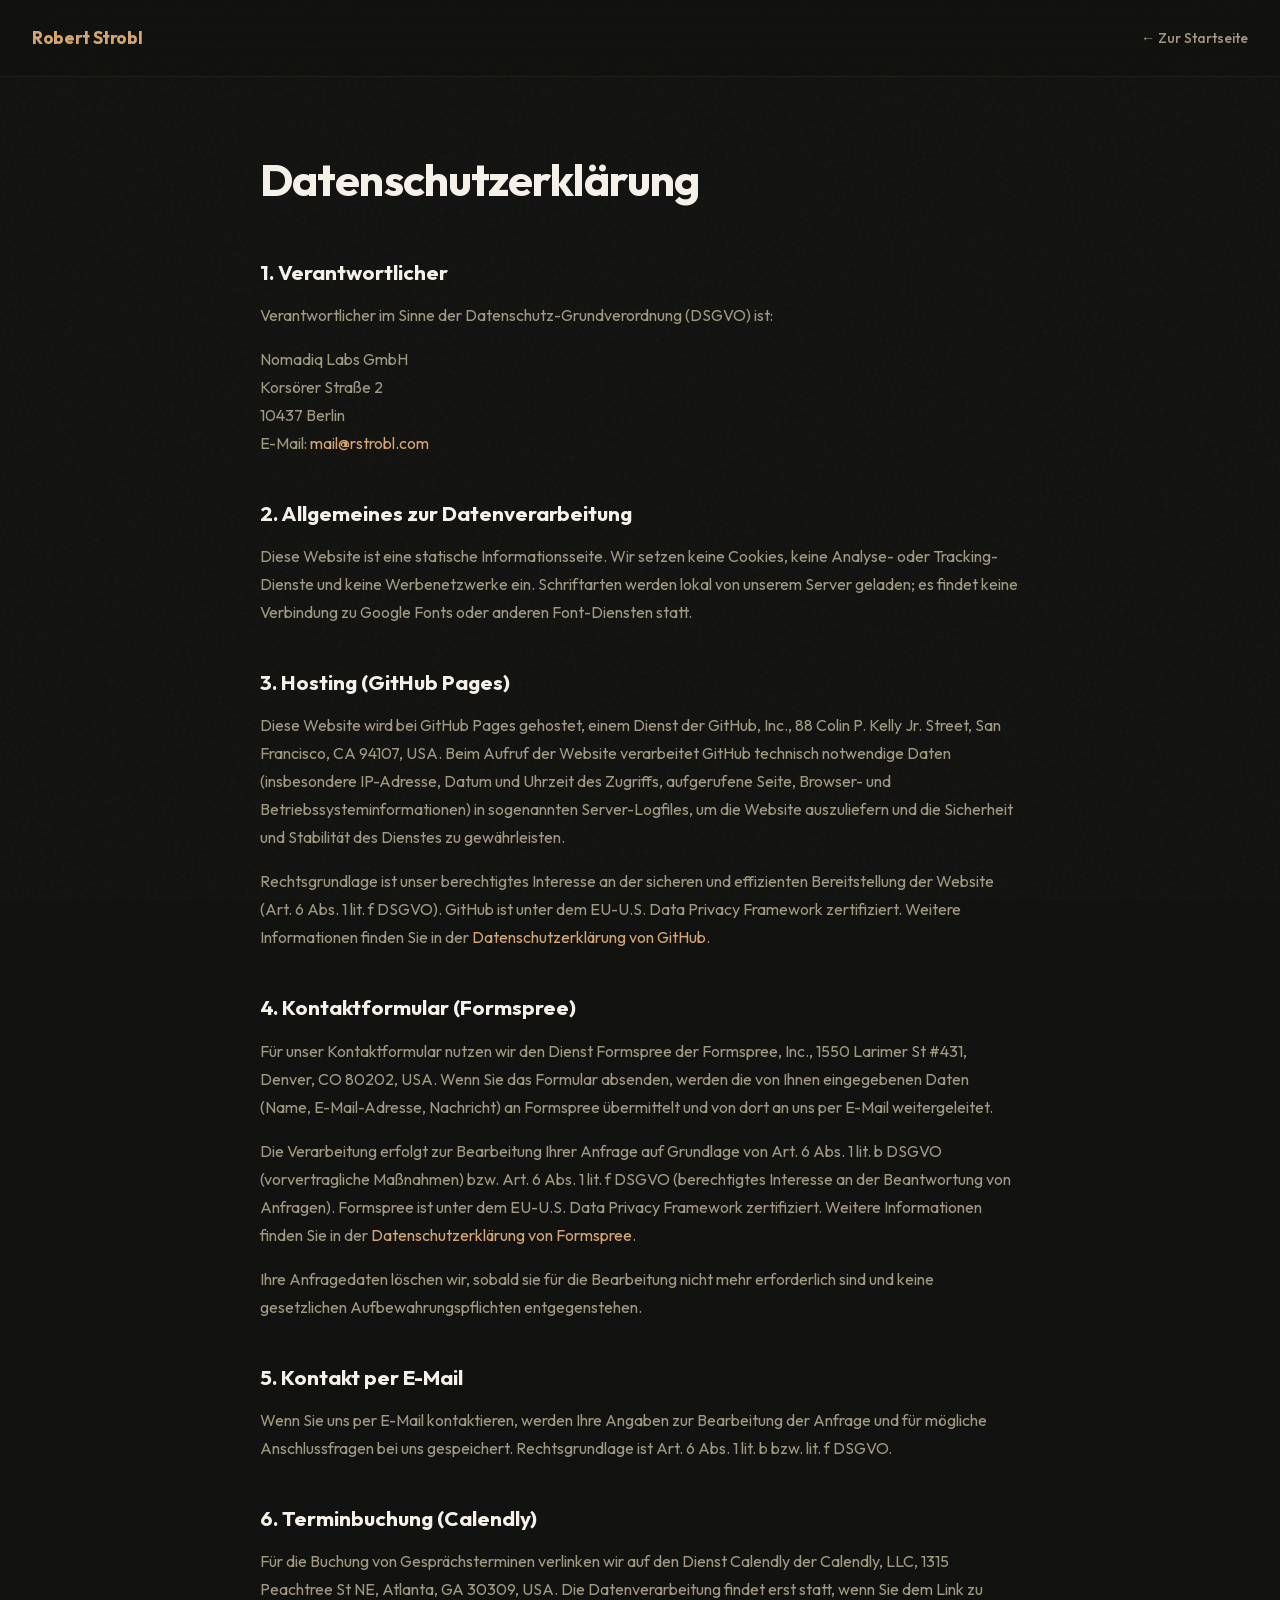
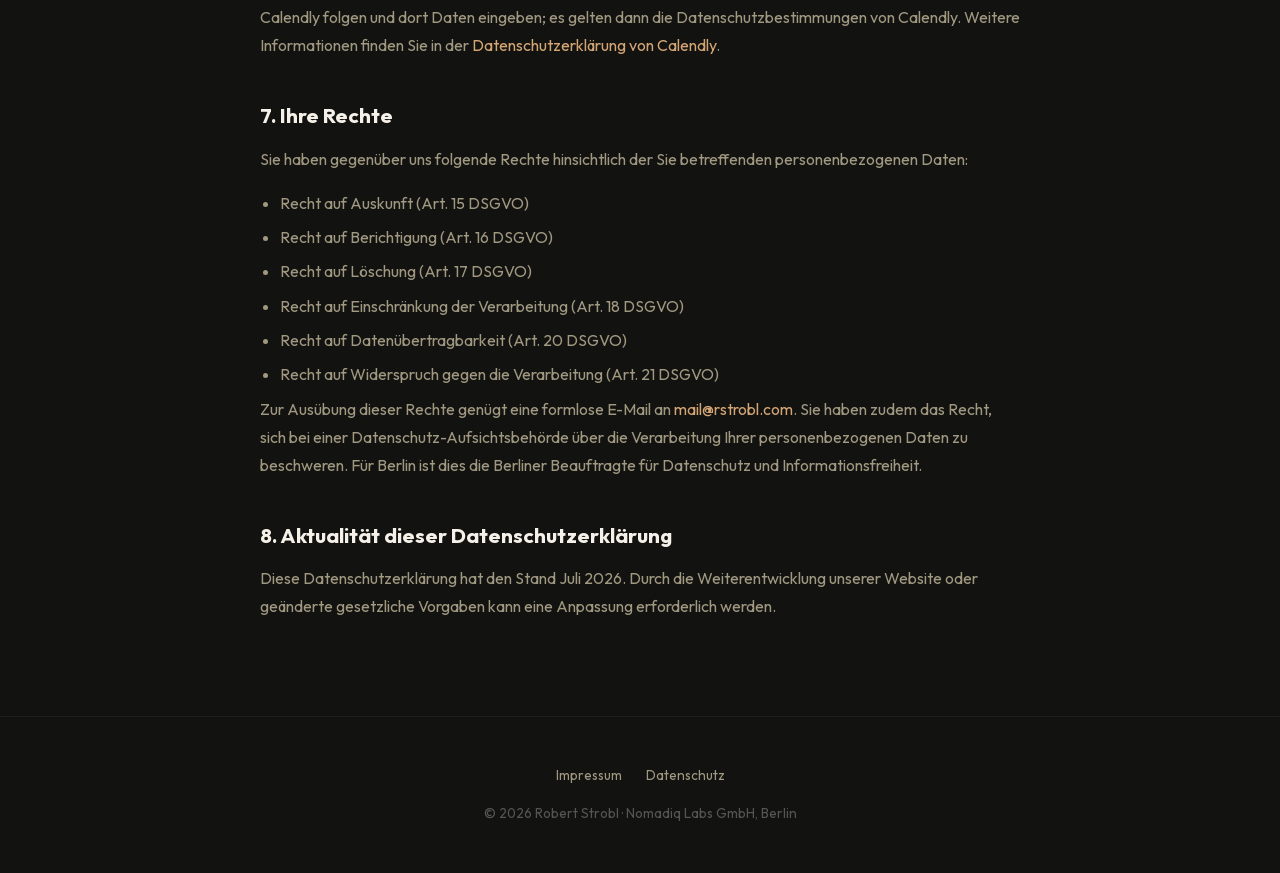
==== datenschutz/index.html @ 47e7f45d "Rebuild site: German-first, venture-building positioning, legal pages, SEO - German homepage at root" ====
<!DOCTYPE html>
<html lang="de">
<head>
<meta charset="UTF-8">
<meta name="viewport" content="width=device-width, initial-scale=1.0">
<title>Datenschutzerklärung — Robert Strobl</title>
<meta name="robots" content="noindex, follow">
<link rel="canonical" href="https://rstrobl.com/datenschutz/">
<link rel="icon" type="image/svg+xml" href="../favicon.svg">
<link rel="stylesheet" href="../style.css">
</head>
<body>

<nav>
  <div class="nav-name"><a href="../">Robert Strobl</a></div>
  <div class="nav-links">
    <a href="../">← Zur Startseite</a>
  </div>
</nav>

<section class="legal">
  <div class="container">
    <h1>Datenschutzerklärung</h1>

    <h2>1. Verantwortlicher</h2>
    <p>Verantwortlicher im Sinne der Datenschutz-Grundverordnung (DSGVO) ist:</p>
    <p>Nomadiq Labs GmbH<br>
    Korsörer Straße 2<br>
    10437 Berlin<br>
    E-Mail: <a href="mailto:mail@rstrobl.com">mail@rstrobl.com</a></p>

    <h2>2. Allgemeines zur Datenverarbeitung</h2>
    <p>Diese Website ist eine statische Informationsseite. Wir setzen keine Cookies, keine Analyse- oder Tracking-Dienste und keine Werbenetzwerke ein. Schriftarten werden lokal von unserem Server geladen; es findet keine Verbindung zu Google Fonts oder anderen Font-Diensten statt.</p>

    <h2>3. Hosting (GitHub Pages)</h2>
    <p>Diese Website wird bei GitHub Pages gehostet, einem Dienst der GitHub, Inc., 88 Colin P. Kelly Jr. Street, San Francisco, CA 94107, USA. Beim Aufruf der Website verarbeitet GitHub technisch notwendige Daten (insbesondere IP-Adresse, Datum und Uhrzeit des Zugriffs, aufgerufene Seite, Browser- und Betriebssysteminformationen) in sogenannten Server-Logfiles, um die Website auszuliefern und die Sicherheit und Stabilität des Dienstes zu gewährleisten.</p>
    <p>Rechtsgrundlage ist unser berechtigtes Interesse an der sicheren und effizienten Bereitstellung der Website (Art. 6 Abs. 1 lit. f DSGVO). GitHub ist unter dem EU-U.S. Data Privacy Framework zertifiziert. Weitere Informationen finden Sie in der <a href="https://docs.github.com/de/site-policy/privacy-policies/github-general-privacy-statement" target="_blank" rel="noopener">Datenschutzerklärung von GitHub</a>.</p>

    <h2>4. Kontaktformular (Formspree)</h2>
    <p>Für unser Kontaktformular nutzen wir den Dienst Formspree der Formspree, Inc., 1550 Larimer St #431, Denver, CO 80202, USA. Wenn Sie das Formular absenden, werden die von Ihnen eingegebenen Daten (Name, E-Mail-Adresse, Nachricht) an Formspree übermittelt und von dort an uns per E-Mail weitergeleitet.</p>
    <p>Die Verarbeitung erfolgt zur Bearbeitung Ihrer Anfrage auf Grundlage von Art. 6 Abs. 1 lit. b DSGVO (vorvertragliche Maßnahmen) bzw. Art. 6 Abs. 1 lit. f DSGVO (berechtigtes Interesse an der Beantwortung von Anfragen). Formspree ist unter dem EU-U.S. Data Privacy Framework zertifiziert. Weitere Informationen finden Sie in der <a href="https://formspree.io/legal/privacy-policy/" target="_blank" rel="noopener">Datenschutzerklärung von Formspree</a>.</p>
    <p>Ihre Anfragedaten löschen wir, sobald sie für die Bearbeitung nicht mehr erforderlich sind und keine gesetzlichen Aufbewahrungspflichten entgegenstehen.</p>

    <h2>5. Kontakt per E-Mail</h2>
    <p>Wenn Sie uns per E-Mail kontaktieren, werden Ihre Angaben zur Bearbeitung der Anfrage und für mögliche Anschlussfragen bei uns gespeichert. Rechtsgrundlage ist Art. 6 Abs. 1 lit. b bzw. lit. f DSGVO.</p>

    <h2>6. Terminbuchung (Calendly)</h2>
    <p>Für die Buchung von Gesprächsterminen verlinken wir auf den Dienst Calendly der Calendly, LLC, 1315 Peachtree St NE, Atlanta, GA 30309, USA. Die Datenverarbeitung findet erst statt, wenn Sie dem Link zu Calendly folgen und dort Daten eingeben; es gelten dann die Datenschutzbestimmungen von Calendly. Weitere Informationen finden Sie in der <a href="https://calendly.com/privacy" target="_blank" rel="noopener">Datenschutzerklärung von Calendly</a>.</p>

    <h2>7. Ihre Rechte</h2>
    <p>Sie haben gegenüber uns folgende Rechte hinsichtlich der Sie betreffenden personenbezogenen Daten:</p>
    <ul>
      <li>Recht auf Auskunft (Art. 15 DSGVO)</li>
      <li>Recht auf Berichtigung (Art. 16 DSGVO)</li>
      <li>Recht auf Löschung (Art. 17 DSGVO)</li>
      <li>Recht auf Einschränkung der Verarbeitung (Art. 18 DSGVO)</li>
      <li>Recht auf Datenübertragbarkeit (Art. 20 DSGVO)</li>
      <li>Recht auf Widerspruch gegen die Verarbeitung (Art. 21 DSGVO)</li>
    </ul>
    <p>Zur Ausübung dieser Rechte genügt eine formlose E-Mail an <a href="mailto:mail@rstrobl.com">mail@rstrobl.com</a>. Sie haben zudem das Recht, sich bei einer Datenschutz-Aufsichtsbehörde über die Verarbeitung Ihrer personenbezogenen Daten zu beschweren. Für Berlin ist dies die Berliner Beauftragte für Datenschutz und Informationsfreiheit.</p>

    <h2>8. Aktualität dieser Datenschutzerklärung</h2>
    <p>Diese Datenschutzerklärung hat den Stand Juli 2026. Durch die Weiterentwicklung unserer Website oder geänderte gesetzliche Vorgaben kann eine Anpassung erforderlich werden.</p>
  </div>
</section>

<footer>
  <div class="footer-links">
    <a href="../impressum/">Impressum</a>
    <a href="../datenschutz/">Datenschutz</a>
  </div>
  <p>© 2026 Robert Strobl · Nomadiq Labs GmbH, Berlin</p>
</footer>

</body>
</html>
---- style.css ----
@font-face{font-family:'Outfit';font-style:normal;font-weight:400 800;font-display:swap;src:url('fonts/outfit-latin.woff2') format('woff2');unicode-range:U+0000-00FF,U+0131,U+0152-0153,U+02BB-02BC,U+02C6,U+02DA,U+02DC,U+0304,U+0308,U+0329,U+2000-206F,U+20AC,U+2122,U+2191,U+2193,U+2212,U+2215,U+FEFF,U+FFFD}
@font-face{font-family:'Outfit';font-style:normal;font-weight:400 800;font-display:swap;src:url('fonts/outfit-latin-ext.woff2') format('woff2');unicode-range:U+0100-02BA,U+02BD-02C5,U+02C7-02CC,U+02CE-02D7,U+02DD-02FF,U+0304,U+0308,U+0329,U+1D00-1DBF,U+1E00-1E9F,U+1EF2-1EFF,U+2020,U+20A0-20AB,U+20AD-20C0,U+2113,U+2C60-2C7F,U+A720-A7FF}
*,*::before,*::after{margin:0;padding:0;box-sizing:border-box}
:root{--bg:#121210;--bg2:#1A1A17;--bg3:#222220;--accent:#D4A574;--accent2:#F59E0B;--white:#F5F0E8;--gray:#A09880;--font:'Outfit',sans-serif}
html{scroll-behavior:smooth;font-size:16px}
body{background:var(--bg);color:var(--white);font-family:var(--font);line-height:1.6;overflow-x:hidden;position:relative}
body::before{content:'';position:fixed;top:0;left:0;width:100%;height:100%;opacity:.03;pointer-events:none;z-index:0;background-image:url("data:image/svg+xml,%3Csvg viewBox='0 0 256 256' xmlns='http://www.w3.org/2000/svg'%3E%3Cfilter id='noise'%3E%3CfeTurbulence type='fractalNoise' baseFrequency='0.9' numOctaves='4' stitchTiles='stitch'/%3E%3C/filter%3E%3Crect width='100%25' height='100%25' filter='url(%23noise)'/%3E%3C/svg%3E")}
body>*{position:relative;z-index:1}
a{color:var(--accent);text-decoration:none;transition:color .2s}
a:hover{color:var(--white)}
nav{position:fixed;top:0;left:0;right:0;z-index:100;padding:1.5rem 2rem;display:flex;justify-content:space-between;align-items:center;background:rgba(18,18,16,.85);backdrop-filter:blur(20px);border-bottom:1px solid rgba(212,165,116,.08);transition:padding .3s}
nav.scrolled{padding:.8rem 2rem}
.nav-name{font-weight:700;font-size:1.1rem;letter-spacing:-.02em;color:var(--accent)}
.nav-name a{color:var(--accent)}
.nav-links{display:flex;gap:2rem;align-items:center}
.nav-links a{color:var(--gray);font-size:.875rem;font-weight:500;transition:color .2s}
.nav-links a:hover{color:var(--white)}
.nav-cta{background:var(--accent)!important;color:var(--bg)!important;padding:.5rem 1.2rem;border-radius:6px;font-weight:600;font-size:.875rem}
.nav-cta:hover{background:var(--white)!important}
.nav-lang{font-size:.8rem!important;letter-spacing:.05em;border:1px solid rgba(212,165,116,.25);padding:.35rem .7rem;border-radius:6px}
.hamburger{display:none;flex-direction:column;gap:5px;cursor:pointer;z-index:101}
.hamburger span{width:24px;height:2px;background:var(--white);transition:all .3s}
.hero{min-height:100vh;display:flex;align-items:center;padding:8rem 2rem 4rem;position:relative;overflow:hidden}
.hero::before{content:'';position:absolute;top:-40%;right:-20%;width:70vw;height:70vw;background:radial-gradient(circle,rgba(212,165,116,.1) 0%,transparent 55%);pointer-events:none}
.hero::after{content:'';position:absolute;bottom:-20%;left:-10%;width:50vw;height:50vw;background:radial-gradient(circle,rgba(245,158,11,.06) 0%,transparent 55%);pointer-events:none}
.hero-inner{max-width:1000px;margin:0 auto;width:100%}
.hero-label{display:inline-block;color:var(--accent);font-size:.9rem;font-weight:600;letter-spacing:.15em;text-transform:uppercase;margin-bottom:1.5rem;opacity:0;animation:fadeUp .8s .2s forwards}
.hero h1{font-size:clamp(2.8rem,7.5vw,5.8rem);font-weight:800;line-height:1.04;letter-spacing:-.04em;margin-bottom:1.5rem;opacity:0;animation:fadeUp .8s .4s forwards}
.hero h1 span{color:var(--accent);display:inline-block}
.hero p{font-size:clamp(1.15rem,2vw,1.4rem);color:var(--gray);max-width:620px;margin-bottom:2.5rem;opacity:0;animation:fadeUp .8s .6s forwards}
.hero-btns{display:flex;gap:1rem;flex-wrap:wrap;opacity:0;animation:fadeUp .8s .8s forwards}
.btn{display:inline-flex;align-items:center;gap:.5rem;padding:.9rem 2rem;border-radius:8px;font-weight:600;font-size:1rem;transition:all .25s;border:none;cursor:pointer;font-family:var(--font)}
.btn-primary{background:var(--accent);color:var(--bg)}
.btn-primary:hover{background:var(--white);color:var(--bg);transform:translateY(-2px);box-shadow:0 8px 30px rgba(212,165,116,.25)}
.btn-outline{background:transparent;color:var(--white);border:1px solid rgba(212,165,116,.3)}
.btn-outline:hover{border-color:var(--accent);color:var(--accent);transform:translateY(-2px)}
section{padding:7rem 2rem}
.container{max-width:1100px;margin:0 auto}
.section-label{color:var(--accent);font-size:.8rem;font-weight:600;letter-spacing:.2em;text-transform:uppercase;margin-bottom:1rem}
.section-title{font-size:clamp(2rem,4vw,3rem);font-weight:700;letter-spacing:-.02em;margin-bottom:1rem;line-height:1.15}
.section-sub{color:var(--gray);font-size:1.1rem;max-width:640px;margin-bottom:3.5rem}
.logos{padding:3.5rem 2rem;border-top:1px solid rgba(212,165,116,.08);border-bottom:1px solid rgba(212,165,116,.08)}
.logos-title{text-align:center;color:var(--gray);font-size:.8rem;font-weight:600;letter-spacing:.2em;text-transform:uppercase;margin-bottom:2rem}
.logos-row{display:flex;flex-wrap:wrap;justify-content:center;align-items:center;gap:2.5rem 3.5rem;max-width:1100px;margin:0 auto}
.logos-row img{height:30px;width:auto;filter:grayscale(1) brightness(1.7);opacity:.75;transition:opacity .25s}
.logos-row img:hover{opacity:1}
.logos-row img.logo-tall{height:52px}
.about{background:var(--bg2)}
.about-grid{display:grid;grid-template-columns:1fr auto;gap:4rem;align-items:start}
.about-stats-row{margin-top:3rem}
.about-text p{color:var(--gray);margin-bottom:1.25rem;font-size:1.05rem}
.about-text p strong{color:var(--white)}
.about-photo{width:280px;border-radius:12px;object-fit:cover;border:2px solid rgba(212,165,116,.15)}
.stats{display:grid;grid-template-columns:repeat(3,1fr);gap:1.5rem}
.stat{text-align:center;padding:2rem 1rem;background:linear-gradient(135deg,var(--bg3),rgba(212,165,116,.05));border-radius:12px;border:1px solid rgba(212,165,116,.1)}
.stat-num{font-size:2.5rem;font-weight:700;color:var(--accent);line-height:1}
.stat-label{font-size:.85rem;color:var(--gray);margin-top:.5rem}
.services-grid{display:grid;grid-template-columns:repeat(2,1fr);gap:1.5rem}
.service-card{background:linear-gradient(145deg,var(--bg2),rgba(34,34,32,.8));border:1px solid rgba(212,165,116,.08);border-radius:16px;padding:2.5rem;transition:all .35s;position:relative;overflow:hidden}
.service-card:hover{border-color:rgba(212,165,116,.3);transform:translateY(-4px);box-shadow:0 20px 60px rgba(0,0,0,.4)}
.service-card::before{content:'';position:absolute;top:0;left:0;right:0;height:2px;background:linear-gradient(90deg,var(--accent),transparent);opacity:0;transition:opacity .35s}
.service-card:hover::before{opacity:1}
.service-icon{width:32px;height:32px;margin-bottom:1.25rem;color:var(--accent)}
.service-card h3{font-size:1.3rem;font-weight:700;margin-bottom:.75rem}
.service-card p{color:var(--gray);font-size:.95rem;line-height:1.6}
.engage{background:var(--bg2)}
.engage-grid{display:grid;grid-template-columns:repeat(3,1fr);gap:1.5rem}
.engage-card{background:linear-gradient(160deg,var(--bg),rgba(212,165,116,.03));border:1px solid rgba(212,165,116,.08);border-radius:16px;padding:2.25rem;transition:all .3s}
.engage-card:hover{border-color:rgba(212,165,116,.25)}
.engage-card h3{font-size:1.15rem;font-weight:700;margin-bottom:.75rem;color:var(--white)}
.engage-card p{color:var(--gray);font-size:.95rem;line-height:1.65}
.engage-note{margin-top:2.5rem;color:var(--gray);font-size:.95rem;display:flex;align-items:center;gap:.6rem}
.engage-note svg{color:var(--accent);flex-shrink:0}
.process-steps{display:grid;grid-template-columns:repeat(4,1fr);gap:1.5rem}
.step{padding:2rem;background:linear-gradient(160deg,var(--bg2),rgba(212,165,116,.03));border-radius:16px;border:1px solid rgba(212,165,116,.08);transition:all .3s}
.step:hover{border-color:rgba(212,165,116,.25)}
.step-num{display:inline-flex;align-items:center;justify-content:center;width:40px;height:40px;border-radius:50%;background:rgba(212,165,116,.12);color:var(--accent);font-weight:700;font-size:.9rem;margin-bottom:1.25rem}
.step h3{font-size:1.1rem;font-weight:700;margin-bottom:.25rem}
.step .step-time{color:var(--accent);font-size:.8rem;font-weight:600;margin-bottom:.75rem}
.step p{color:var(--gray);font-size:.9rem;line-height:1.6}
.casestudy{background:var(--bg2)}
.case-box{background:linear-gradient(145deg,var(--bg),rgba(212,165,116,.04));border:1px solid rgba(212,165,116,.12);border-radius:16px;padding:3rem}
.case-box p{color:var(--gray);font-size:1.02rem;line-height:1.7;margin-bottom:1.25rem}
.case-box p strong{color:var(--white)}
.case-box ul{list-style:none;margin:0 0 1.25rem}
.case-box li{color:var(--gray);font-size:1.02rem;line-height:1.7;padding-left:1.6rem;position:relative;margin-bottom:.5rem}
.case-box li::before{content:'→';position:absolute;left:0;color:var(--accent)}
.case-box li strong{color:var(--white)}
.testimonials-grid{display:grid;grid-template-columns:1fr;gap:2rem}
.testimonial{background:linear-gradient(145deg,var(--bg2),rgba(212,165,116,.04));border:1px solid rgba(212,165,116,.08);border-radius:16px;padding:2.5rem;position:relative}
.testimonial::before{content:'"';position:absolute;top:1rem;right:1.5rem;font-size:5rem;color:rgba(212,165,116,.12);font-family:Georgia,serif;line-height:1}
.testimonial p{color:var(--gray);font-size:1.05rem;line-height:1.7;margin-bottom:1.25rem;font-style:italic;position:relative;z-index:1}
.testimonial ul{list-style:none;margin:0 0 1.5rem;position:relative;z-index:1}
.testimonial li{color:var(--gray);font-size:1rem;line-height:1.65;font-style:italic;padding-left:1.6rem;position:relative;margin-bottom:.4rem}
.testimonial li::before{content:'✓';position:absolute;left:.2rem;color:var(--accent);font-style:normal}
.testimonial-author{display:flex;align-items:center;gap:1rem}
.author-avatar{width:48px;height:48px;border-radius:50%;background:rgba(212,165,116,.15);display:flex;align-items:center;justify-content:center;font-weight:700;color:var(--accent);font-size:1.1rem;flex-shrink:0}
.author-info h4{font-size:.95rem;font-weight:600}
.author-info span{font-size:.8rem;color:var(--gray)}
.contact{background:var(--bg2)}
.contact-grid{display:grid;grid-template-columns:1fr 1fr;gap:4rem;align-items:start}
.contact-info h3{font-size:1.5rem;font-weight:700;margin-bottom:1rem}
.contact-info>p{color:var(--gray);font-size:1.05rem;margin-bottom:2rem;line-height:1.7}
.contact-detail{display:flex;align-items:center;gap:.75rem;color:var(--gray);margin-bottom:1rem;font-size:.95rem}
.contact-detail a{color:var(--gray)}
.contact-detail a:hover{color:var(--accent)}
.contact-detail .contact-icon{color:var(--accent);display:inline-flex;align-items:center}
.contact-calendly{margin-top:2rem}
form{display:flex;flex-direction:column;gap:1rem}
input,textarea{background:var(--bg);border:1px solid rgba(212,165,116,.12);border-radius:10px;padding:1rem 1.25rem;color:var(--white);font-family:var(--font);font-size:1rem;transition:border-color .2s;outline:none;width:100%}
input:focus,textarea:focus{border-color:var(--accent)}
textarea{resize:vertical;min-height:140px}
input::placeholder,textarea::placeholder{color:#555}
.btn-submit{width:100%;justify-content:center}
.form-privacy{font-size:.8rem;color:#777;line-height:1.5}
footer{padding:3rem 2rem;text-align:center;border-top:1px solid rgba(212,165,116,.08)}
footer p{color:#555;font-size:.85rem}
.footer-links{display:flex;justify-content:center;gap:1.5rem;flex-wrap:wrap;margin-bottom:1rem}
.footer-links a{color:var(--gray);font-size:.85rem}
.legal{padding:9rem 2rem 5rem}
.legal .container{max-width:760px}
.legal h1{font-size:clamp(2rem,4vw,2.8rem);font-weight:700;letter-spacing:-.02em;margin-bottom:2.5rem}
.legal h2{font-size:1.3rem;font-weight:700;margin:2.5rem 0 .75rem}
.legal h3{font-size:1.05rem;font-weight:700;margin:1.75rem 0 .5rem}
.legal p,.legal li{color:var(--gray);font-size:1rem;line-height:1.75;margin-bottom:1rem}
.legal ul{margin-left:1.25rem}
.legal li{margin-bottom:.4rem}
@keyframes fadeUp{from{opacity:0;transform:translateY(30px)}to{opacity:1;transform:translateY(0)}}
.reveal{opacity:0;transform:translateY(30px);transition:all .7s cubic-bezier(.16,1,.3,1)}
.reveal.visible{opacity:1;transform:translateY(0)}
@media(max-width:900px){
  .engage-grid{grid-template-columns:1fr}
}
@media(max-width:768px){
  .nav-links{display:none;position:fixed;top:0;left:0;right:0;bottom:0;background:var(--bg);flex-direction:column;justify-content:center;align-items:center;gap:2rem;z-index:99}
  .nav-links.open{display:flex}
  .nav-links a{font-size:1.2rem}
  .hamburger{display:flex}
  .hamburger.open span:nth-child(1){transform:rotate(45deg) translate(5px,5px)}
  .hamburger.open span:nth-child(2){opacity:0}
  .hamburger.open span:nth-child(3){transform:rotate(-45deg) translate(5px,-5px)}
  .about-grid,.contact-grid,.services-grid{grid-template-columns:1fr}
  .about-photo{width:100%;max-width:320px;margin:0 auto;display:block;aspect-ratio:1/1;object-position:center 25%}
  .process-steps{grid-template-columns:1fr 1fr}
  .stats{grid-template-columns:repeat(3,1fr)}
  .case-box{padding:2rem}
  section{padding:5rem 1.5rem}
}
@media(max-width:480px){
  .process-steps{grid-template-columns:1fr}
  .stats{grid-template-columns:1fr}
}
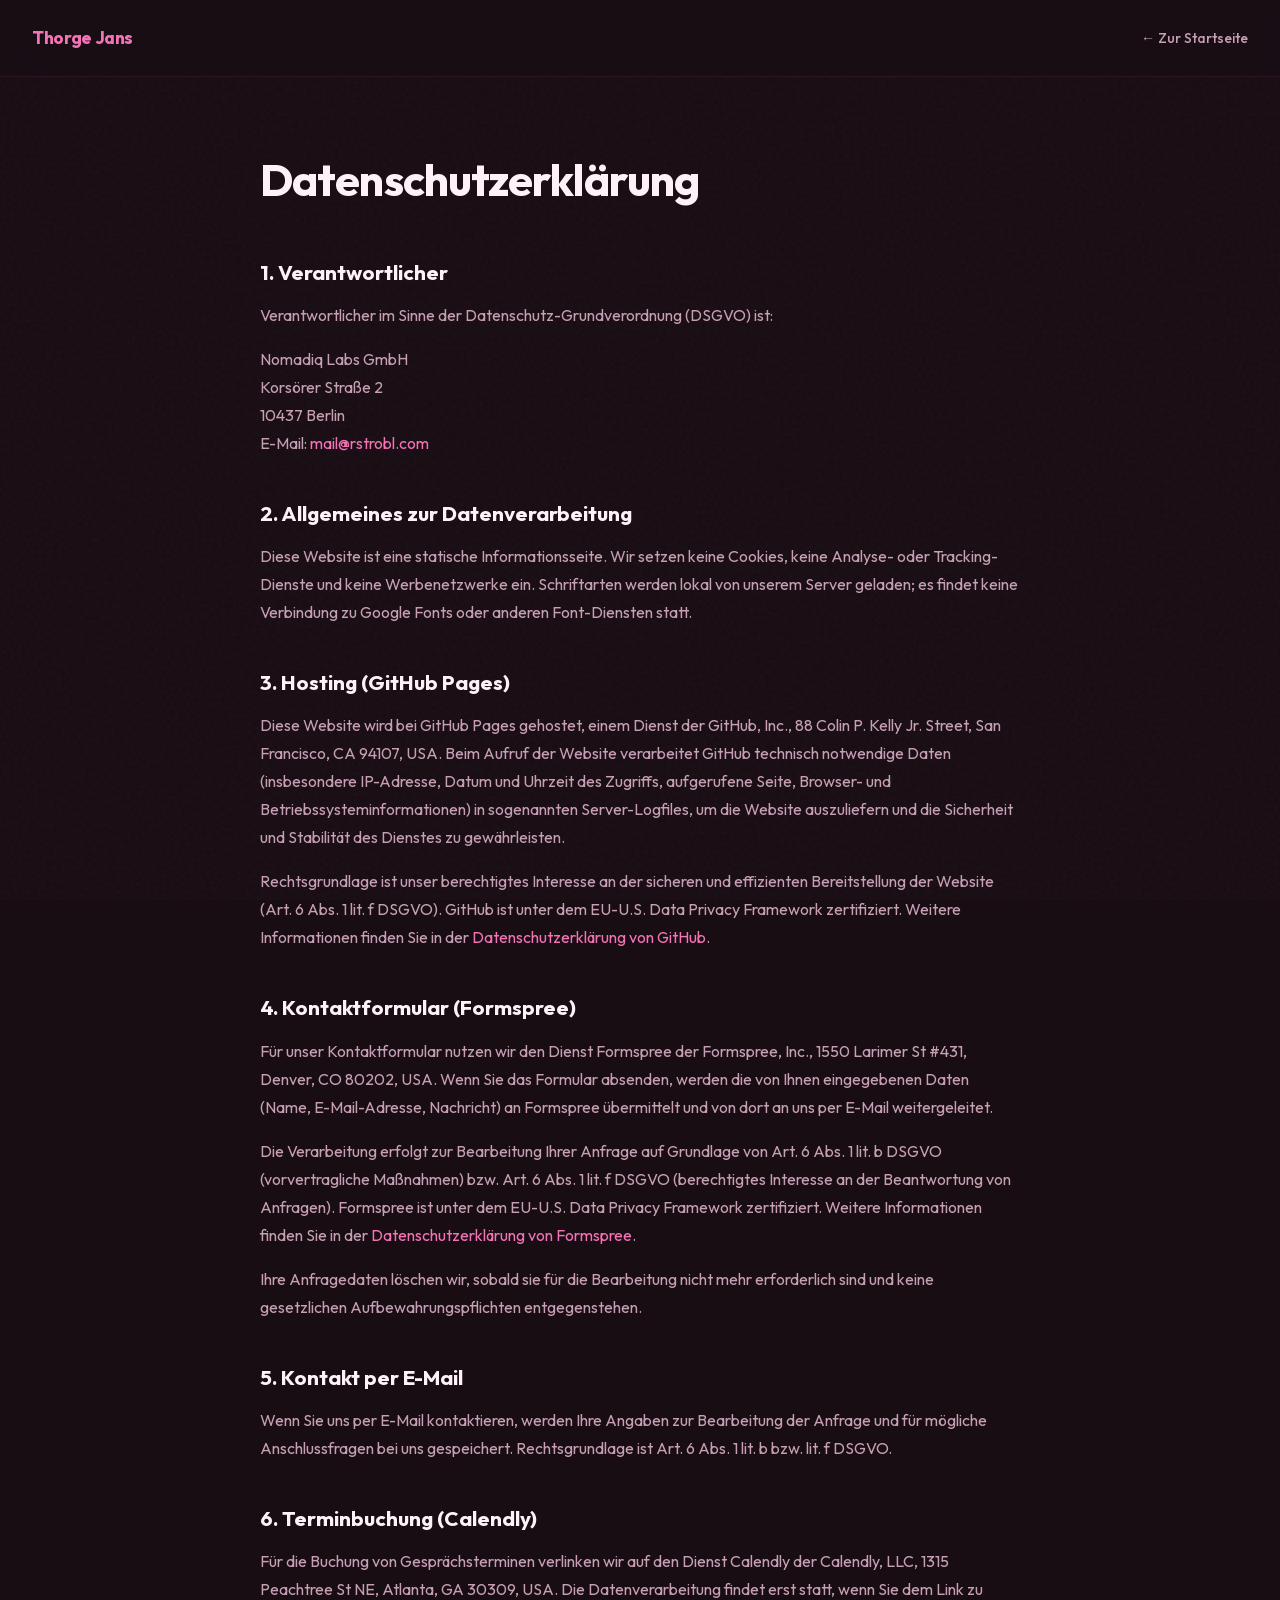
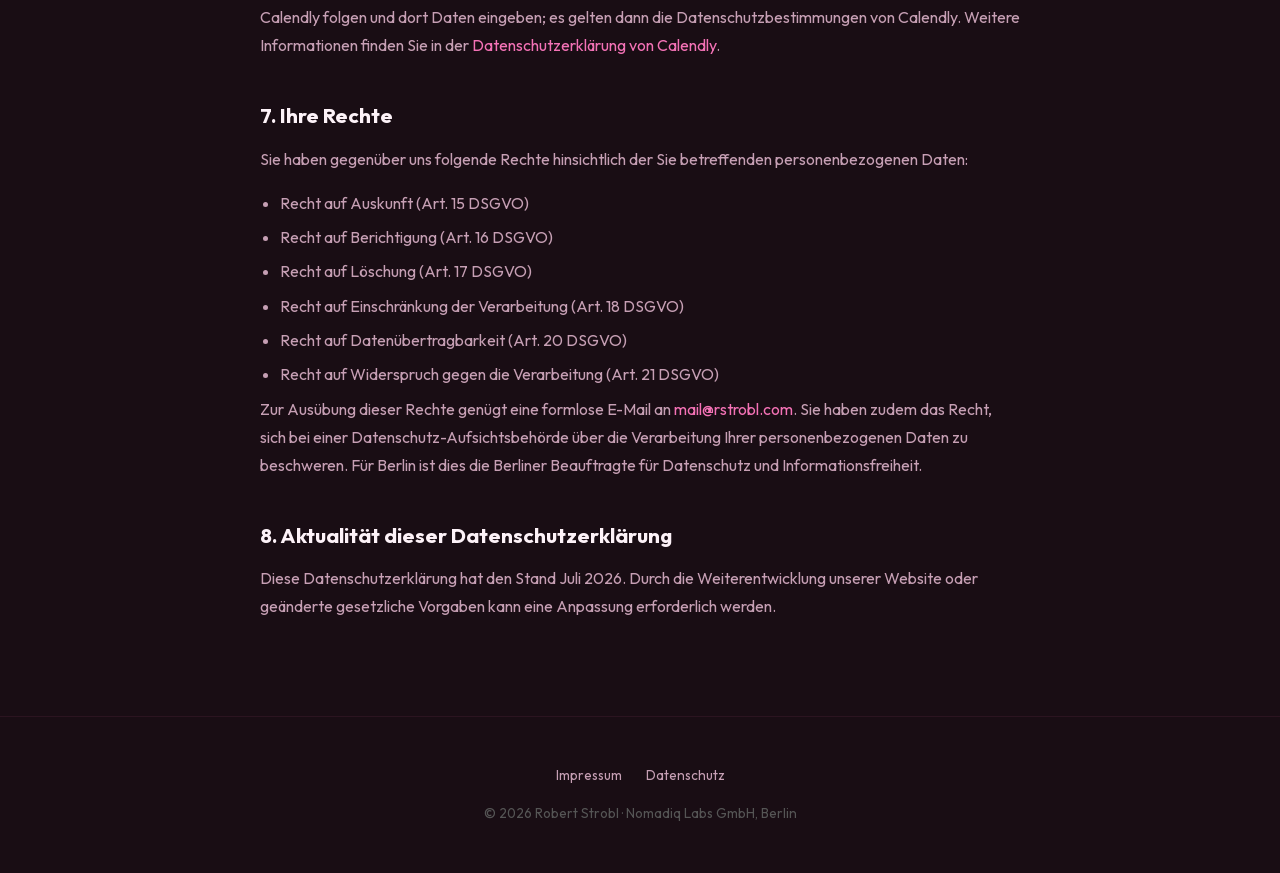
==== commit f5968551: "Switch palette to pink, rebrand display name to Thorge Jans Co-Authored-By: Claude Fable 5 <noreply@" ====
--- a/datenschutz/index.html
+++ b/datenschutz/index.html
@@ -12,7 +12,7 @@
 <body>
 
 <nav>
-  <div class="nav-name"><a href="../">Robert Strobl</a></div>
+  <div class="nav-name"><a href="../">Thorge Jans</a></div>
   <div class="nav-links">
     <a href="../">← Zur Startseite</a>
   </div>
--- a/style.css
+++ b/style.css
@@ -1,14 +1,14 @@
 @font-face{font-family:'Outfit';font-style:normal;font-weight:400 800;font-display:swap;src:url('fonts/outfit-latin.woff2') format('woff2');unicode-range:U+0000-00FF,U+0131,U+0152-0153,U+02BB-02BC,U+02C6,U+02DA,U+02DC,U+0304,U+0308,U+0329,U+2000-206F,U+20AC,U+2122,U+2191,U+2193,U+2212,U+2215,U+FEFF,U+FFFD}
 @font-face{font-family:'Outfit';font-style:normal;font-weight:400 800;font-display:swap;src:url('fonts/outfit-latin-ext.woff2') format('woff2');unicode-range:U+0100-02BA,U+02BD-02C5,U+02C7-02CC,U+02CE-02D7,U+02DD-02FF,U+0304,U+0308,U+0329,U+1D00-1DBF,U+1E00-1E9F,U+1EF2-1EFF,U+2020,U+20A0-20AB,U+20AD-20C0,U+2113,U+2C60-2C7F,U+A720-A7FF}
 *,*::before,*::after{margin:0;padding:0;box-sizing:border-box}
-:root{--bg:#121210;--bg2:#1A1A17;--bg3:#222220;--accent:#D4A574;--accent2:#F59E0B;--white:#F5F0E8;--gray:#A09880;--font:'Outfit',sans-serif}
+:root{--bg:#190D14;--bg2:#22121C;--bg3:#2B1824;--accent:#F472B6;--accent2:#EC4899;--white:#FDF2F8;--gray:#C69FB4;--font:'Outfit',sans-serif}
 html{scroll-behavior:smooth;font-size:16px}
 body{background:var(--bg);color:var(--white);font-family:var(--font);line-height:1.6;overflow-x:hidden;position:relative}
 body::before{content:'';position:fixed;top:0;left:0;width:100%;height:100%;opacity:.03;pointer-events:none;z-index:0;background-image:url("data:image/svg+xml,%3Csvg viewBox='0 0 256 256' xmlns='http://www.w3.org/2000/svg'%3E%3Cfilter id='noise'%3E%3CfeTurbulence type='fractalNoise' baseFrequency='0.9' numOctaves='4' stitchTiles='stitch'/%3E%3C/filter%3E%3Crect width='100%25' height='100%25' filter='url(%23noise)'/%3E%3C/svg%3E")}
 body>*{position:relative;z-index:1}
 a{color:var(--accent);text-decoration:none;transition:color .2s}
 a:hover{color:var(--white)}
-nav{position:fixed;top:0;left:0;right:0;z-index:100;padding:1.5rem 2rem;display:flex;justify-content:space-between;align-items:center;background:rgba(18,18,16,.85);backdrop-filter:blur(20px);border-bottom:1px solid rgba(212,165,116,.08);transition:padding .3s}
+nav{position:fixed;top:0;left:0;right:0;z-index:100;padding:1.5rem 2rem;display:flex;justify-content:space-between;align-items:center;background:rgba(25,13,20,.85);backdrop-filter:blur(20px);border-bottom:1px solid rgba(244,114,182,.08);transition:padding .3s}
 nav.scrolled{padding:.8rem 2rem}
 .nav-name{font-weight:700;font-size:1.1rem;letter-spacing:-.02em;color:var(--accent)}
 .nav-name a{color:var(--accent)}
@@ -17,12 +17,12 @@
 .nav-links a:hover{color:var(--white)}
 .nav-cta{background:var(--accent)!important;color:var(--bg)!important;padding:.5rem 1.2rem;border-radius:6px;font-weight:600;font-size:.875rem}
 .nav-cta:hover{background:var(--white)!important}
-.nav-lang{font-size:.8rem!important;letter-spacing:.05em;border:1px solid rgba(212,165,116,.25);padding:.35rem .7rem;border-radius:6px}
+.nav-lang{font-size:.8rem!important;letter-spacing:.05em;border:1px solid rgba(244,114,182,.25);padding:.35rem .7rem;border-radius:6px}
 .hamburger{display:none;flex-direction:column;gap:5px;cursor:pointer;z-index:101}
 .hamburger span{width:24px;height:2px;background:var(--white);transition:all .3s}
 .hero{min-height:100vh;display:flex;align-items:center;padding:8rem 2rem 4rem;position:relative;overflow:hidden}
-.hero::before{content:'';position:absolute;top:-40%;right:-20%;width:70vw;height:70vw;background:radial-gradient(circle,rgba(212,165,116,.1) 0%,transparent 55%);pointer-events:none}
-.hero::after{content:'';position:absolute;bottom:-20%;left:-10%;width:50vw;height:50vw;background:radial-gradient(circle,rgba(245,158,11,.06) 0%,transparent 55%);pointer-events:none}
+.hero::before{content:'';position:absolute;top:-40%;right:-20%;width:70vw;height:70vw;background:radial-gradient(circle,rgba(244,114,182,.1) 0%,transparent 55%);pointer-events:none}
+.hero::after{content:'';position:absolute;bottom:-20%;left:-10%;width:50vw;height:50vw;background:radial-gradient(circle,rgba(236,72,153,.06) 0%,transparent 55%);pointer-events:none}
 .hero-inner{max-width:1000px;margin:0 auto;width:100%}
 .hero-label{display:inline-block;color:var(--accent);font-size:.9rem;font-weight:600;letter-spacing:.15em;text-transform:uppercase;margin-bottom:1.5rem;opacity:0;animation:fadeUp .8s .2s forwards}
 .hero h1{font-size:clamp(2.8rem,7.5vw,5.8rem);font-weight:800;line-height:1.04;letter-spacing:-.04em;margin-bottom:1.5rem;opacity:0;animation:fadeUp .8s .4s forwards}
@@ -31,15 +31,15 @@
 .hero-btns{display:flex;gap:1rem;flex-wrap:wrap;opacity:0;animation:fadeUp .8s .8s forwards}
 .btn{display:inline-flex;align-items:center;gap:.5rem;padding:.9rem 2rem;border-radius:8px;font-weight:600;font-size:1rem;transition:all .25s;border:none;cursor:pointer;font-family:var(--font)}
 .btn-primary{background:var(--accent);color:var(--bg)}
-.btn-primary:hover{background:var(--white);color:var(--bg);transform:translateY(-2px);box-shadow:0 8px 30px rgba(212,165,116,.25)}
-.btn-outline{background:transparent;color:var(--white);border:1px solid rgba(212,165,116,.3)}
+.btn-primary:hover{background:var(--white);color:var(--bg);transform:translateY(-2px);box-shadow:0 8px 30px rgba(244,114,182,.25)}
+.btn-outline{background:transparent;color:var(--white);border:1px solid rgba(244,114,182,.3)}
 .btn-outline:hover{border-color:var(--accent);color:var(--accent);transform:translateY(-2px)}
 section{padding:7rem 2rem}
 .container{max-width:1100px;margin:0 auto}
 .section-label{color:var(--accent);font-size:.8rem;font-weight:600;letter-spacing:.2em;text-transform:uppercase;margin-bottom:1rem}
 .section-title{font-size:clamp(2rem,4vw,3rem);font-weight:700;letter-spacing:-.02em;margin-bottom:1rem;line-height:1.15}
 .section-sub{color:var(--gray);font-size:1.1rem;max-width:640px;margin-bottom:3.5rem}
-.logos{padding:3.5rem 2rem;border-top:1px solid rgba(212,165,116,.08);border-bottom:1px solid rgba(212,165,116,.08)}
+.logos{padding:3.5rem 2rem;border-top:1px solid rgba(244,114,182,.08);border-bottom:1px solid rgba(244,114,182,.08)}
 .logos-title{text-align:center;color:var(--gray);font-size:.8rem;font-weight:600;letter-spacing:.2em;text-transform:uppercase;margin-bottom:2rem}
 .logos-row{display:flex;flex-wrap:wrap;justify-content:center;align-items:center;gap:2.5rem 3.5rem;max-width:1100px;margin:0 auto}
 .logos-row img{height:30px;width:auto;filter:grayscale(1) brightness(1.7);opacity:.75;transition:opacity .25s}
@@ -50,14 +50,14 @@
 .about-stats-row{margin-top:3rem}
 .about-text p{color:var(--gray);margin-bottom:1.25rem;font-size:1.05rem}
 .about-text p strong{color:var(--white)}
-.about-photo{width:280px;border-radius:12px;object-fit:cover;border:2px solid rgba(212,165,116,.15)}
+.about-photo{width:280px;border-radius:12px;object-fit:cover;border:2px solid rgba(244,114,182,.15)}
 .stats{display:grid;grid-template-columns:repeat(3,1fr);gap:1.5rem}
-.stat{text-align:center;padding:2rem 1rem;background:linear-gradient(135deg,var(--bg3),rgba(212,165,116,.05));border-radius:12px;border:1px solid rgba(212,165,116,.1)}
+.stat{text-align:center;padding:2rem 1rem;background:linear-gradient(135deg,var(--bg3),rgba(244,114,182,.05));border-radius:12px;border:1px solid rgba(244,114,182,.1)}
 .stat-num{font-size:2.5rem;font-weight:700;color:var(--accent);line-height:1}
 .stat-label{font-size:.85rem;color:var(--gray);margin-top:.5rem}
 .services-grid{display:grid;grid-template-columns:repeat(2,1fr);gap:1.5rem}
-.service-card{background:linear-gradient(145deg,var(--bg2),rgba(34,34,32,.8));border:1px solid rgba(212,165,116,.08);border-radius:16px;padding:2.5rem;transition:all .35s;position:relative;overflow:hidden}
-.service-card:hover{border-color:rgba(212,165,116,.3);transform:translateY(-4px);box-shadow:0 20px 60px rgba(0,0,0,.4)}
+.service-card{background:linear-gradient(145deg,var(--bg2),rgba(43,24,36,.8));border:1px solid rgba(244,114,182,.08);border-radius:16px;padding:2.5rem;transition:all .35s;position:relative;overflow:hidden}
+.service-card:hover{border-color:rgba(244,114,182,.3);transform:translateY(-4px);box-shadow:0 20px 60px rgba(0,0,0,.4)}
 .service-card::before{content:'';position:absolute;top:0;left:0;right:0;height:2px;background:linear-gradient(90deg,var(--accent),transparent);opacity:0;transition:opacity .35s}
 .service-card:hover::before{opacity:1}
 .service-icon{width:32px;height:32px;margin-bottom:1.25rem;color:var(--accent)}
@@ -65,21 +65,14 @@
 .service-card p{color:var(--gray);font-size:.95rem;line-height:1.6}
 .engage{background:var(--bg2)}
 .engage-grid{display:grid;grid-template-columns:repeat(3,1fr);gap:1.5rem}
-.engage-card{background:linear-gradient(160deg,var(--bg),rgba(212,165,116,.03));border:1px solid rgba(212,165,116,.08);border-radius:16px;padding:2.25rem;transition:all .3s}
-.engage-card:hover{border-color:rgba(212,165,116,.25)}
+.engage-card{background:linear-gradient(160deg,var(--bg),rgba(244,114,182,.03));border:1px solid rgba(244,114,182,.08);border-radius:16px;padding:2.25rem;transition:all .3s}
+.engage-card:hover{border-color:rgba(244,114,182,.25)}
 .engage-card h3{font-size:1.15rem;font-weight:700;margin-bottom:.75rem;color:var(--white)}
 .engage-card p{color:var(--gray);font-size:.95rem;line-height:1.65}
 .engage-note{margin-top:2.5rem;color:var(--gray);font-size:.95rem;display:flex;align-items:center;gap:.6rem}
 .engage-note svg{color:var(--accent);flex-shrink:0}
-.process-steps{display:grid;grid-template-columns:repeat(4,1fr);gap:1.5rem}
-.step{padding:2rem;background:linear-gradient(160deg,var(--bg2),rgba(212,165,116,.03));border-radius:16px;border:1px solid rgba(212,165,116,.08);transition:all .3s}
-.step:hover{border-color:rgba(212,165,116,.25)}
-.step-num{display:inline-flex;align-items:center;justify-content:center;width:40px;height:40px;border-radius:50%;background:rgba(212,165,116,.12);color:var(--accent);font-weight:700;font-size:.9rem;margin-bottom:1.25rem}
-.step h3{font-size:1.1rem;font-weight:700;margin-bottom:.25rem}
-.step .step-time{color:var(--accent);font-size:.8rem;font-weight:600;margin-bottom:.75rem}
-.step p{color:var(--gray);font-size:.9rem;line-height:1.6}
 .casestudy{background:var(--bg2)}
-.case-box{background:linear-gradient(145deg,var(--bg),rgba(212,165,116,.04));border:1px solid rgba(212,165,116,.12);border-radius:16px;padding:3rem}
+.case-box{background:linear-gradient(145deg,var(--bg),rgba(244,114,182,.04));border:1px solid rgba(244,114,182,.12);border-radius:16px;padding:3rem}
 .case-box p{color:var(--gray);font-size:1.02rem;line-height:1.7;margin-bottom:1.25rem}
 .case-box p strong{color:var(--white)}
 .case-box ul{list-style:none;margin:0 0 1.25rem}
@@ -87,14 +80,14 @@
 .case-box li::before{content:'→';position:absolute;left:0;color:var(--accent)}
 .case-box li strong{color:var(--white)}
 .testimonials-grid{display:grid;grid-template-columns:1fr;gap:2rem}
-.testimonial{background:linear-gradient(145deg,var(--bg2),rgba(212,165,116,.04));border:1px solid rgba(212,165,116,.08);border-radius:16px;padding:2.5rem;position:relative}
-.testimonial::before{content:'"';position:absolute;top:1rem;right:1.5rem;font-size:5rem;color:rgba(212,165,116,.12);font-family:Georgia,serif;line-height:1}
+.testimonial{background:linear-gradient(145deg,var(--bg2),rgba(244,114,182,.04));border:1px solid rgba(244,114,182,.08);border-radius:16px;padding:2.5rem;position:relative}
+.testimonial::before{content:'"';position:absolute;top:1rem;right:1.5rem;font-size:5rem;color:rgba(244,114,182,.12);font-family:Georgia,serif;line-height:1}
 .testimonial p{color:var(--gray);font-size:1.05rem;line-height:1.7;margin-bottom:1.25rem;font-style:italic;position:relative;z-index:1}
 .testimonial ul{list-style:none;margin:0 0 1.5rem;position:relative;z-index:1}
 .testimonial li{color:var(--gray);font-size:1rem;line-height:1.65;font-style:italic;padding-left:1.6rem;position:relative;margin-bottom:.4rem}
 .testimonial li::before{content:'✓';position:absolute;left:.2rem;color:var(--accent);font-style:normal}
 .testimonial-author{display:flex;align-items:center;gap:1rem}
-.author-avatar{width:48px;height:48px;border-radius:50%;background:rgba(212,165,116,.15);display:flex;align-items:center;justify-content:center;font-weight:700;color:var(--accent);font-size:1.1rem;flex-shrink:0}
+.author-avatar{width:48px;height:48px;border-radius:50%;background:rgba(244,114,182,.15);display:flex;align-items:center;justify-content:center;font-weight:700;color:var(--accent);font-size:1.1rem;flex-shrink:0}
 .author-info h4{font-size:.95rem;font-weight:600}
 .author-info span{font-size:.8rem;color:var(--gray)}
 .contact{background:var(--bg2)}
@@ -107,13 +100,13 @@
 .contact-detail .contact-icon{color:var(--accent);display:inline-flex;align-items:center}
 .contact-calendly{margin-top:2rem}
 form{display:flex;flex-direction:column;gap:1rem}
-input,textarea{background:var(--bg);border:1px solid rgba(212,165,116,.12);border-radius:10px;padding:1rem 1.25rem;color:var(--white);font-family:var(--font);font-size:1rem;transition:border-color .2s;outline:none;width:100%}
+input,textarea{background:var(--bg);border:1px solid rgba(244,114,182,.12);border-radius:10px;padding:1rem 1.25rem;color:var(--white);font-family:var(--font);font-size:1rem;transition:border-color .2s;outline:none;width:100%}
 input:focus,textarea:focus{border-color:var(--accent)}
 textarea{resize:vertical;min-height:140px}
 input::placeholder,textarea::placeholder{color:#555}
 .btn-submit{width:100%;justify-content:center}
 .form-privacy{font-size:.8rem;color:#777;line-height:1.5}
-footer{padding:3rem 2rem;text-align:center;border-top:1px solid rgba(212,165,116,.08)}
+footer{padding:3rem 2rem;text-align:center;border-top:1px solid rgba(244,114,182,.08)}
 footer p{color:#555;font-size:.85rem}
 .footer-links{display:flex;justify-content:center;gap:1.5rem;flex-wrap:wrap;margin-bottom:1rem}
 .footer-links a{color:var(--gray);font-size:.85rem}
@@ -141,12 +134,10 @@
   .hamburger.open span:nth-child(3){transform:rotate(-45deg) translate(5px,-5px)}
   .about-grid,.contact-grid,.services-grid{grid-template-columns:1fr}
   .about-photo{width:100%;max-width:320px;margin:0 auto;display:block;aspect-ratio:1/1;object-position:center 25%}
-  .process-steps{grid-template-columns:1fr 1fr}
   .stats{grid-template-columns:repeat(3,1fr)}
   .case-box{padding:2rem}
   section{padding:5rem 1.5rem}
 }
 @media(max-width:480px){
-  .process-steps{grid-template-columns:1fr}
   .stats{grid-template-columns:1fr}
 }
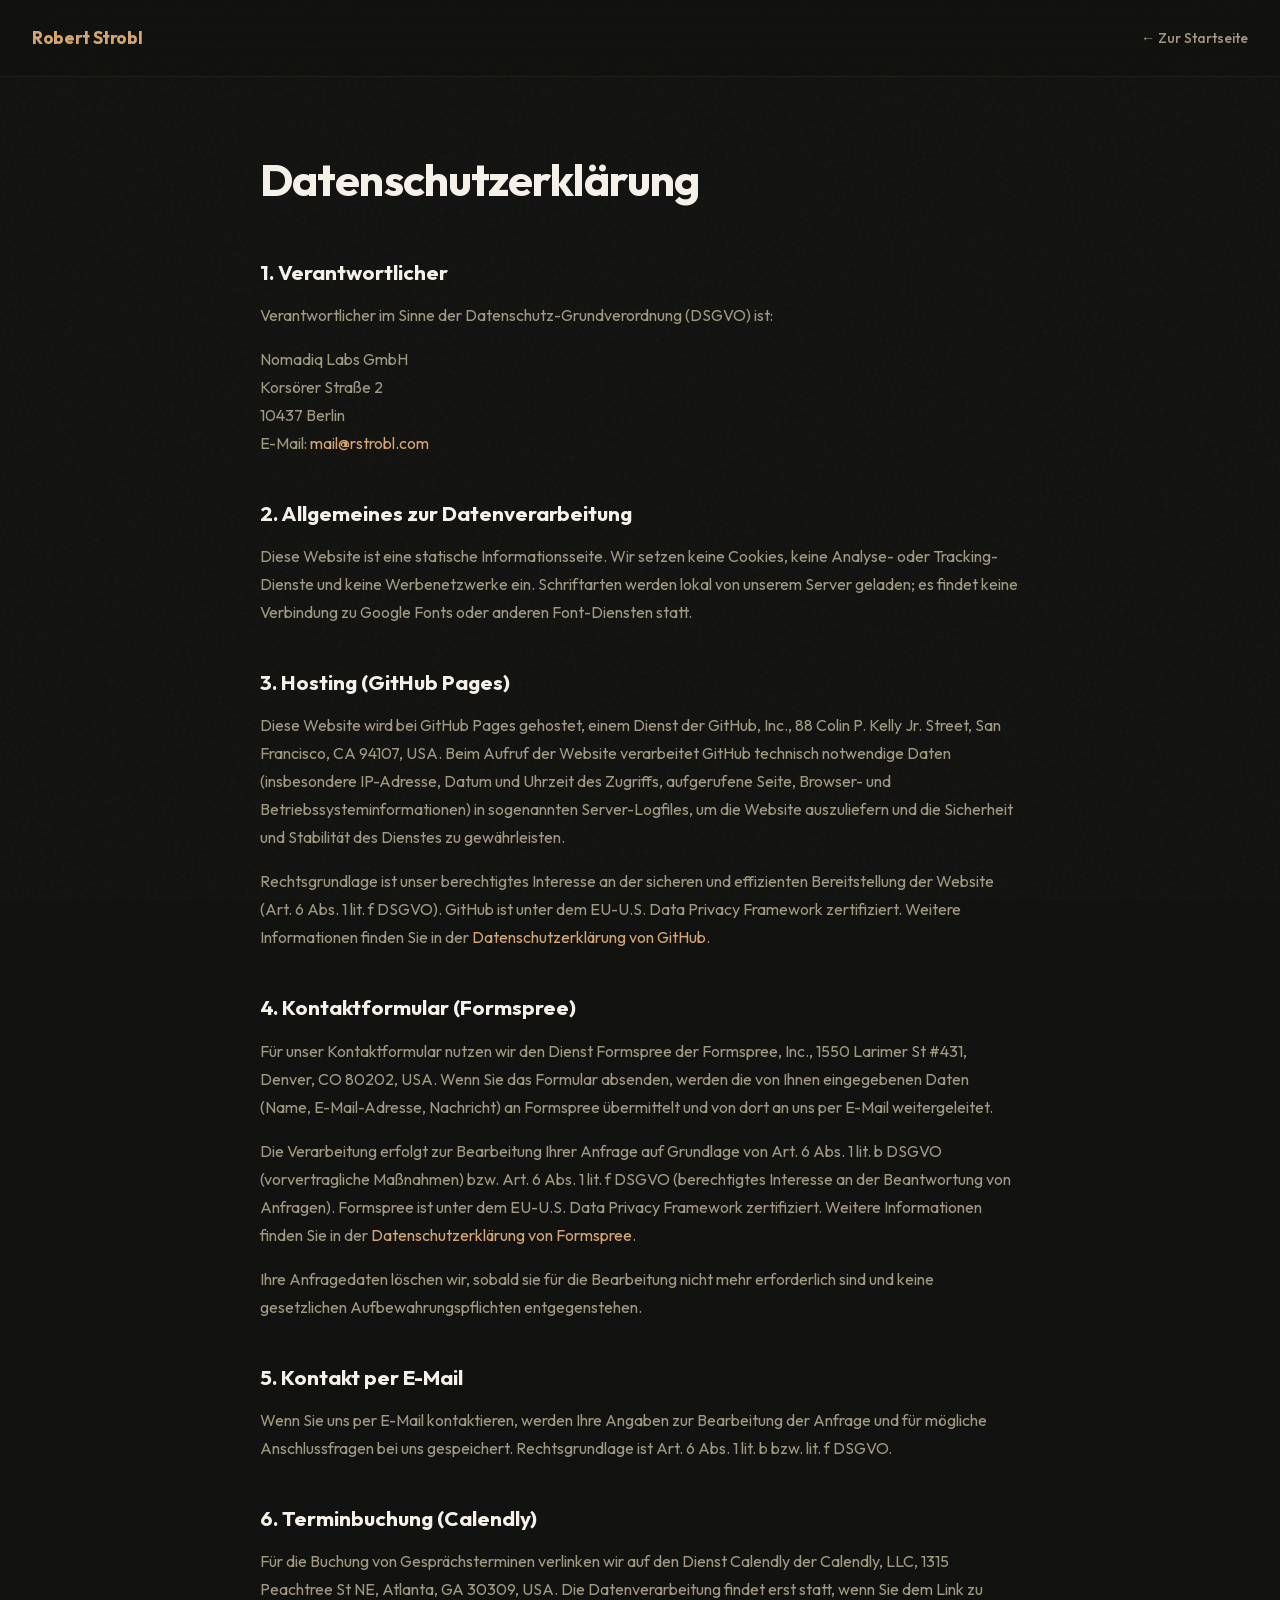
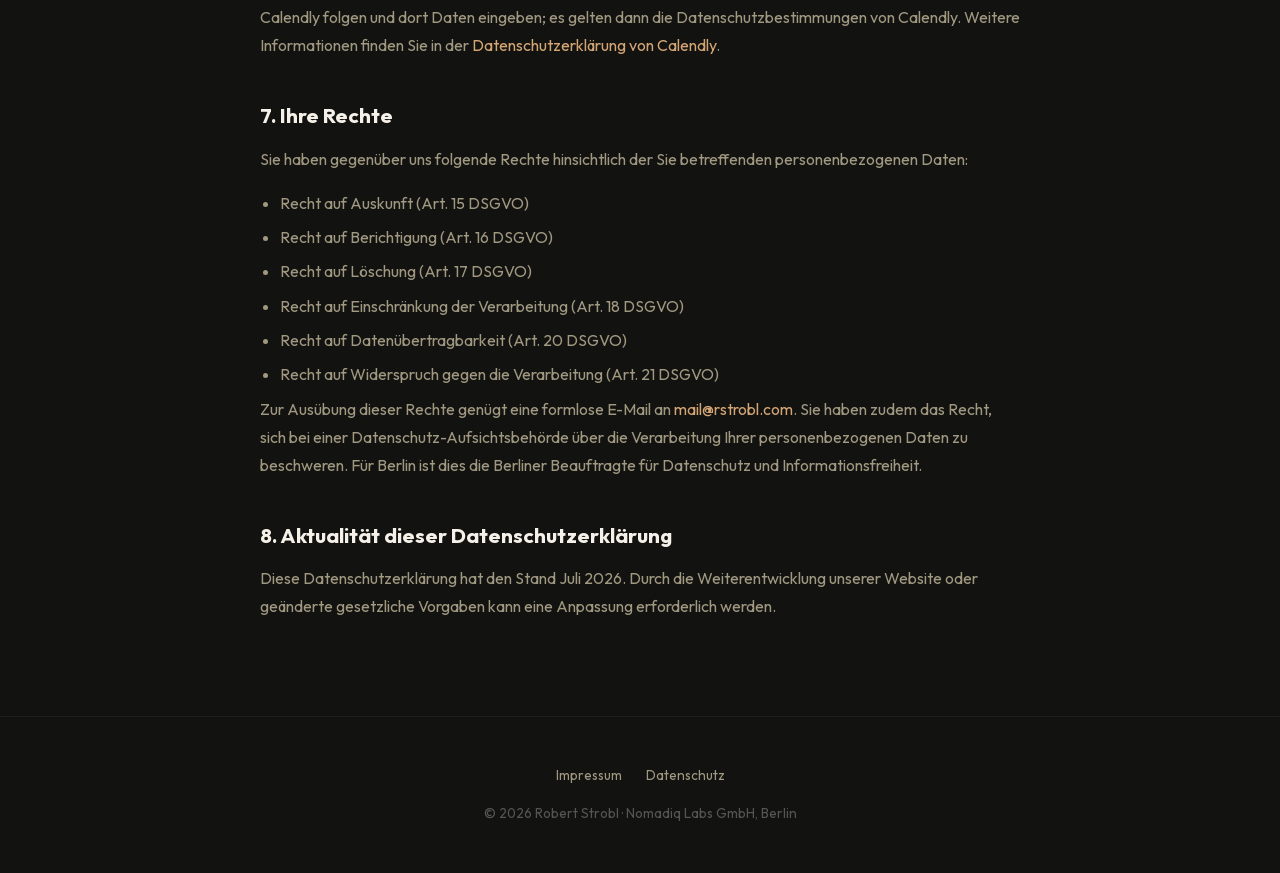
==== commit 38c3545f: "Revert "Switch palette to pink, rebrand display name to Thorge Jans" This reverts commit f5968551e5f" ====
--- a/datenschutz/index.html
+++ b/datenschutz/index.html
@@ -12,7 +12,7 @@
 <body>
 
 <nav>
-  <div class="nav-name"><a href="../">Thorge Jans</a></div>
+  <div class="nav-name"><a href="../">Robert Strobl</a></div>
   <div class="nav-links">
     <a href="../">← Zur Startseite</a>
   </div>
--- a/style.css
+++ b/style.css
@@ -1,14 +1,14 @@
 @font-face{font-family:'Outfit';font-style:normal;font-weight:400 800;font-display:swap;src:url('fonts/outfit-latin.woff2') format('woff2');unicode-range:U+0000-00FF,U+0131,U+0152-0153,U+02BB-02BC,U+02C6,U+02DA,U+02DC,U+0304,U+0308,U+0329,U+2000-206F,U+20AC,U+2122,U+2191,U+2193,U+2212,U+2215,U+FEFF,U+FFFD}
 @font-face{font-family:'Outfit';font-style:normal;font-weight:400 800;font-display:swap;src:url('fonts/outfit-latin-ext.woff2') format('woff2');unicode-range:U+0100-02BA,U+02BD-02C5,U+02C7-02CC,U+02CE-02D7,U+02DD-02FF,U+0304,U+0308,U+0329,U+1D00-1DBF,U+1E00-1E9F,U+1EF2-1EFF,U+2020,U+20A0-20AB,U+20AD-20C0,U+2113,U+2C60-2C7F,U+A720-A7FF}
 *,*::before,*::after{margin:0;padding:0;box-sizing:border-box}
-:root{--bg:#190D14;--bg2:#22121C;--bg3:#2B1824;--accent:#F472B6;--accent2:#EC4899;--white:#FDF2F8;--gray:#C69FB4;--font:'Outfit',sans-serif}
+:root{--bg:#121210;--bg2:#1A1A17;--bg3:#222220;--accent:#D4A574;--accent2:#F59E0B;--white:#F5F0E8;--gray:#A09880;--font:'Outfit',sans-serif}
 html{scroll-behavior:smooth;font-size:16px}
 body{background:var(--bg);color:var(--white);font-family:var(--font);line-height:1.6;overflow-x:hidden;position:relative}
 body::before{content:'';position:fixed;top:0;left:0;width:100%;height:100%;opacity:.03;pointer-events:none;z-index:0;background-image:url("data:image/svg+xml,%3Csvg viewBox='0 0 256 256' xmlns='http://www.w3.org/2000/svg'%3E%3Cfilter id='noise'%3E%3CfeTurbulence type='fractalNoise' baseFrequency='0.9' numOctaves='4' stitchTiles='stitch'/%3E%3C/filter%3E%3Crect width='100%25' height='100%25' filter='url(%23noise)'/%3E%3C/svg%3E")}
 body>*{position:relative;z-index:1}
 a{color:var(--accent);text-decoration:none;transition:color .2s}
 a:hover{color:var(--white)}
-nav{position:fixed;top:0;left:0;right:0;z-index:100;padding:1.5rem 2rem;display:flex;justify-content:space-between;align-items:center;background:rgba(25,13,20,.85);backdrop-filter:blur(20px);border-bottom:1px solid rgba(244,114,182,.08);transition:padding .3s}
+nav{position:fixed;top:0;left:0;right:0;z-index:100;padding:1.5rem 2rem;display:flex;justify-content:space-between;align-items:center;background:rgba(18,18,16,.85);backdrop-filter:blur(20px);border-bottom:1px solid rgba(212,165,116,.08);transition:padding .3s}
 nav.scrolled{padding:.8rem 2rem}
 .nav-name{font-weight:700;font-size:1.1rem;letter-spacing:-.02em;color:var(--accent)}
 .nav-name a{color:var(--accent)}
@@ -17,12 +17,12 @@
 .nav-links a:hover{color:var(--white)}
 .nav-cta{background:var(--accent)!important;color:var(--bg)!important;padding:.5rem 1.2rem;border-radius:6px;font-weight:600;font-size:.875rem}
 .nav-cta:hover{background:var(--white)!important}
-.nav-lang{font-size:.8rem!important;letter-spacing:.05em;border:1px solid rgba(244,114,182,.25);padding:.35rem .7rem;border-radius:6px}
+.nav-lang{font-size:.8rem!important;letter-spacing:.05em;border:1px solid rgba(212,165,116,.25);padding:.35rem .7rem;border-radius:6px}
 .hamburger{display:none;flex-direction:column;gap:5px;cursor:pointer;z-index:101}
 .hamburger span{width:24px;height:2px;background:var(--white);transition:all .3s}
 .hero{min-height:100vh;display:flex;align-items:center;padding:8rem 2rem 4rem;position:relative;overflow:hidden}
-.hero::before{content:'';position:absolute;top:-40%;right:-20%;width:70vw;height:70vw;background:radial-gradient(circle,rgba(244,114,182,.1) 0%,transparent 55%);pointer-events:none}
-.hero::after{content:'';position:absolute;bottom:-20%;left:-10%;width:50vw;height:50vw;background:radial-gradient(circle,rgba(236,72,153,.06) 0%,transparent 55%);pointer-events:none}
+.hero::before{content:'';position:absolute;top:-40%;right:-20%;width:70vw;height:70vw;background:radial-gradient(circle,rgba(212,165,116,.1) 0%,transparent 55%);pointer-events:none}
+.hero::after{content:'';position:absolute;bottom:-20%;left:-10%;width:50vw;height:50vw;background:radial-gradient(circle,rgba(245,158,11,.06) 0%,transparent 55%);pointer-events:none}
 .hero-inner{max-width:1000px;margin:0 auto;width:100%}
 .hero-label{display:inline-block;color:var(--accent);font-size:.9rem;font-weight:600;letter-spacing:.15em;text-transform:uppercase;margin-bottom:1.5rem;opacity:0;animation:fadeUp .8s .2s forwards}
 .hero h1{font-size:clamp(2.8rem,7.5vw,5.8rem);font-weight:800;line-height:1.04;letter-spacing:-.04em;margin-bottom:1.5rem;opacity:0;animation:fadeUp .8s .4s forwards}
@@ -31,15 +31,15 @@
 .hero-btns{display:flex;gap:1rem;flex-wrap:wrap;opacity:0;animation:fadeUp .8s .8s forwards}
 .btn{display:inline-flex;align-items:center;gap:.5rem;padding:.9rem 2rem;border-radius:8px;font-weight:600;font-size:1rem;transition:all .25s;border:none;cursor:pointer;font-family:var(--font)}
 .btn-primary{background:var(--accent);color:var(--bg)}
-.btn-primary:hover{background:var(--white);color:var(--bg);transform:translateY(-2px);box-shadow:0 8px 30px rgba(244,114,182,.25)}
-.btn-outline{background:transparent;color:var(--white);border:1px solid rgba(244,114,182,.3)}
+.btn-primary:hover{background:var(--white);color:var(--bg);transform:translateY(-2px);box-shadow:0 8px 30px rgba(212,165,116,.25)}
+.btn-outline{background:transparent;color:var(--white);border:1px solid rgba(212,165,116,.3)}
 .btn-outline:hover{border-color:var(--accent);color:var(--accent);transform:translateY(-2px)}
 section{padding:7rem 2rem}
 .container{max-width:1100px;margin:0 auto}
 .section-label{color:var(--accent);font-size:.8rem;font-weight:600;letter-spacing:.2em;text-transform:uppercase;margin-bottom:1rem}
 .section-title{font-size:clamp(2rem,4vw,3rem);font-weight:700;letter-spacing:-.02em;margin-bottom:1rem;line-height:1.15}
 .section-sub{color:var(--gray);font-size:1.1rem;max-width:640px;margin-bottom:3.5rem}
-.logos{padding:3.5rem 2rem;border-top:1px solid rgba(244,114,182,.08);border-bottom:1px solid rgba(244,114,182,.08)}
+.logos{padding:3.5rem 2rem;border-top:1px solid rgba(212,165,116,.08);border-bottom:1px solid rgba(212,165,116,.08)}
 .logos-title{text-align:center;color:var(--gray);font-size:.8rem;font-weight:600;letter-spacing:.2em;text-transform:uppercase;margin-bottom:2rem}
 .logos-row{display:flex;flex-wrap:wrap;justify-content:center;align-items:center;gap:2.5rem 3.5rem;max-width:1100px;margin:0 auto}
 .logos-row img{height:30px;width:auto;filter:grayscale(1) brightness(1.7);opacity:.75;transition:opacity .25s}
@@ -50,14 +50,14 @@
 .about-stats-row{margin-top:3rem}
 .about-text p{color:var(--gray);margin-bottom:1.25rem;font-size:1.05rem}
 .about-text p strong{color:var(--white)}
-.about-photo{width:280px;border-radius:12px;object-fit:cover;border:2px solid rgba(244,114,182,.15)}
+.about-photo{width:280px;border-radius:12px;object-fit:cover;border:2px solid rgba(212,165,116,.15)}
 .stats{display:grid;grid-template-columns:repeat(3,1fr);gap:1.5rem}
-.stat{text-align:center;padding:2rem 1rem;background:linear-gradient(135deg,var(--bg3),rgba(244,114,182,.05));border-radius:12px;border:1px solid rgba(244,114,182,.1)}
+.stat{text-align:center;padding:2rem 1rem;background:linear-gradient(135deg,var(--bg3),rgba(212,165,116,.05));border-radius:12px;border:1px solid rgba(212,165,116,.1)}
 .stat-num{font-size:2.5rem;font-weight:700;color:var(--accent);line-height:1}
 .stat-label{font-size:.85rem;color:var(--gray);margin-top:.5rem}
 .services-grid{display:grid;grid-template-columns:repeat(2,1fr);gap:1.5rem}
-.service-card{background:linear-gradient(145deg,var(--bg2),rgba(43,24,36,.8));border:1px solid rgba(244,114,182,.08);border-radius:16px;padding:2.5rem;transition:all .35s;position:relative;overflow:hidden}
-.service-card:hover{border-color:rgba(244,114,182,.3);transform:translateY(-4px);box-shadow:0 20px 60px rgba(0,0,0,.4)}
+.service-card{background:linear-gradient(145deg,var(--bg2),rgba(34,34,32,.8));border:1px solid rgba(212,165,116,.08);border-radius:16px;padding:2.5rem;transition:all .35s;position:relative;overflow:hidden}
+.service-card:hover{border-color:rgba(212,165,116,.3);transform:translateY(-4px);box-shadow:0 20px 60px rgba(0,0,0,.4)}
 .service-card::before{content:'';position:absolute;top:0;left:0;right:0;height:2px;background:linear-gradient(90deg,var(--accent),transparent);opacity:0;transition:opacity .35s}
 .service-card:hover::before{opacity:1}
 .service-icon{width:32px;height:32px;margin-bottom:1.25rem;color:var(--accent)}
@@ -65,14 +65,14 @@
 .service-card p{color:var(--gray);font-size:.95rem;line-height:1.6}
 .engage{background:var(--bg2)}
 .engage-grid{display:grid;grid-template-columns:repeat(3,1fr);gap:1.5rem}
-.engage-card{background:linear-gradient(160deg,var(--bg),rgba(244,114,182,.03));border:1px solid rgba(244,114,182,.08);border-radius:16px;padding:2.25rem;transition:all .3s}
-.engage-card:hover{border-color:rgba(244,114,182,.25)}
+.engage-card{background:linear-gradient(160deg,var(--bg),rgba(212,165,116,.03));border:1px solid rgba(212,165,116,.08);border-radius:16px;padding:2.25rem;transition:all .3s}
+.engage-card:hover{border-color:rgba(212,165,116,.25)}
 .engage-card h3{font-size:1.15rem;font-weight:700;margin-bottom:.75rem;color:var(--white)}
 .engage-card p{color:var(--gray);font-size:.95rem;line-height:1.65}
 .engage-note{margin-top:2.5rem;color:var(--gray);font-size:.95rem;display:flex;align-items:center;gap:.6rem}
 .engage-note svg{color:var(--accent);flex-shrink:0}
 .casestudy{background:var(--bg2)}
-.case-box{background:linear-gradient(145deg,var(--bg),rgba(244,114,182,.04));border:1px solid rgba(244,114,182,.12);border-radius:16px;padding:3rem}
+.case-box{background:linear-gradient(145deg,var(--bg),rgba(212,165,116,.04));border:1px solid rgba(212,165,116,.12);border-radius:16px;padding:3rem}
 .case-box p{color:var(--gray);font-size:1.02rem;line-height:1.7;margin-bottom:1.25rem}
 .case-box p strong{color:var(--white)}
 .case-box ul{list-style:none;margin:0 0 1.25rem}
@@ -80,14 +80,14 @@
 .case-box li::before{content:'→';position:absolute;left:0;color:var(--accent)}
 .case-box li strong{color:var(--white)}
 .testimonials-grid{display:grid;grid-template-columns:1fr;gap:2rem}
-.testimonial{background:linear-gradient(145deg,var(--bg2),rgba(244,114,182,.04));border:1px solid rgba(244,114,182,.08);border-radius:16px;padding:2.5rem;position:relative}
-.testimonial::before{content:'"';position:absolute;top:1rem;right:1.5rem;font-size:5rem;color:rgba(244,114,182,.12);font-family:Georgia,serif;line-height:1}
+.testimonial{background:linear-gradient(145deg,var(--bg2),rgba(212,165,116,.04));border:1px solid rgba(212,165,116,.08);border-radius:16px;padding:2.5rem;position:relative}
+.testimonial::before{content:'"';position:absolute;top:1rem;right:1.5rem;font-size:5rem;color:rgba(212,165,116,.12);font-family:Georgia,serif;line-height:1}
 .testimonial p{color:var(--gray);font-size:1.05rem;line-height:1.7;margin-bottom:1.25rem;font-style:italic;position:relative;z-index:1}
 .testimonial ul{list-style:none;margin:0 0 1.5rem;position:relative;z-index:1}
 .testimonial li{color:var(--gray);font-size:1rem;line-height:1.65;font-style:italic;padding-left:1.6rem;position:relative;margin-bottom:.4rem}
 .testimonial li::before{content:'✓';position:absolute;left:.2rem;color:var(--accent);font-style:normal}
 .testimonial-author{display:flex;align-items:center;gap:1rem}
-.author-avatar{width:48px;height:48px;border-radius:50%;background:rgba(244,114,182,.15);display:flex;align-items:center;justify-content:center;font-weight:700;color:var(--accent);font-size:1.1rem;flex-shrink:0}
+.author-avatar{width:48px;height:48px;border-radius:50%;background:rgba(212,165,116,.15);display:flex;align-items:center;justify-content:center;font-weight:700;color:var(--accent);font-size:1.1rem;flex-shrink:0}
 .author-info h4{font-size:.95rem;font-weight:600}
 .author-info span{font-size:.8rem;color:var(--gray)}
 .contact{background:var(--bg2)}
@@ -100,13 +100,13 @@
 .contact-detail .contact-icon{color:var(--accent);display:inline-flex;align-items:center}
 .contact-calendly{margin-top:2rem}
 form{display:flex;flex-direction:column;gap:1rem}
-input,textarea{background:var(--bg);border:1px solid rgba(244,114,182,.12);border-radius:10px;padding:1rem 1.25rem;color:var(--white);font-family:var(--font);font-size:1rem;transition:border-color .2s;outline:none;width:100%}
+input,textarea{background:var(--bg);border:1px solid rgba(212,165,116,.12);border-radius:10px;padding:1rem 1.25rem;color:var(--white);font-family:var(--font);font-size:1rem;transition:border-color .2s;outline:none;width:100%}
 input:focus,textarea:focus{border-color:var(--accent)}
 textarea{resize:vertical;min-height:140px}
 input::placeholder,textarea::placeholder{color:#555}
 .btn-submit{width:100%;justify-content:center}
 .form-privacy{font-size:.8rem;color:#777;line-height:1.5}
-footer{padding:3rem 2rem;text-align:center;border-top:1px solid rgba(244,114,182,.08)}
+footer{padding:3rem 2rem;text-align:center;border-top:1px solid rgba(212,165,116,.08)}
 footer p{color:#555;font-size:.85rem}
 .footer-links{display:flex;justify-content:center;gap:1.5rem;flex-wrap:wrap;margin-bottom:1rem}
 .footer-links a{color:var(--gray);font-size:.85rem}
